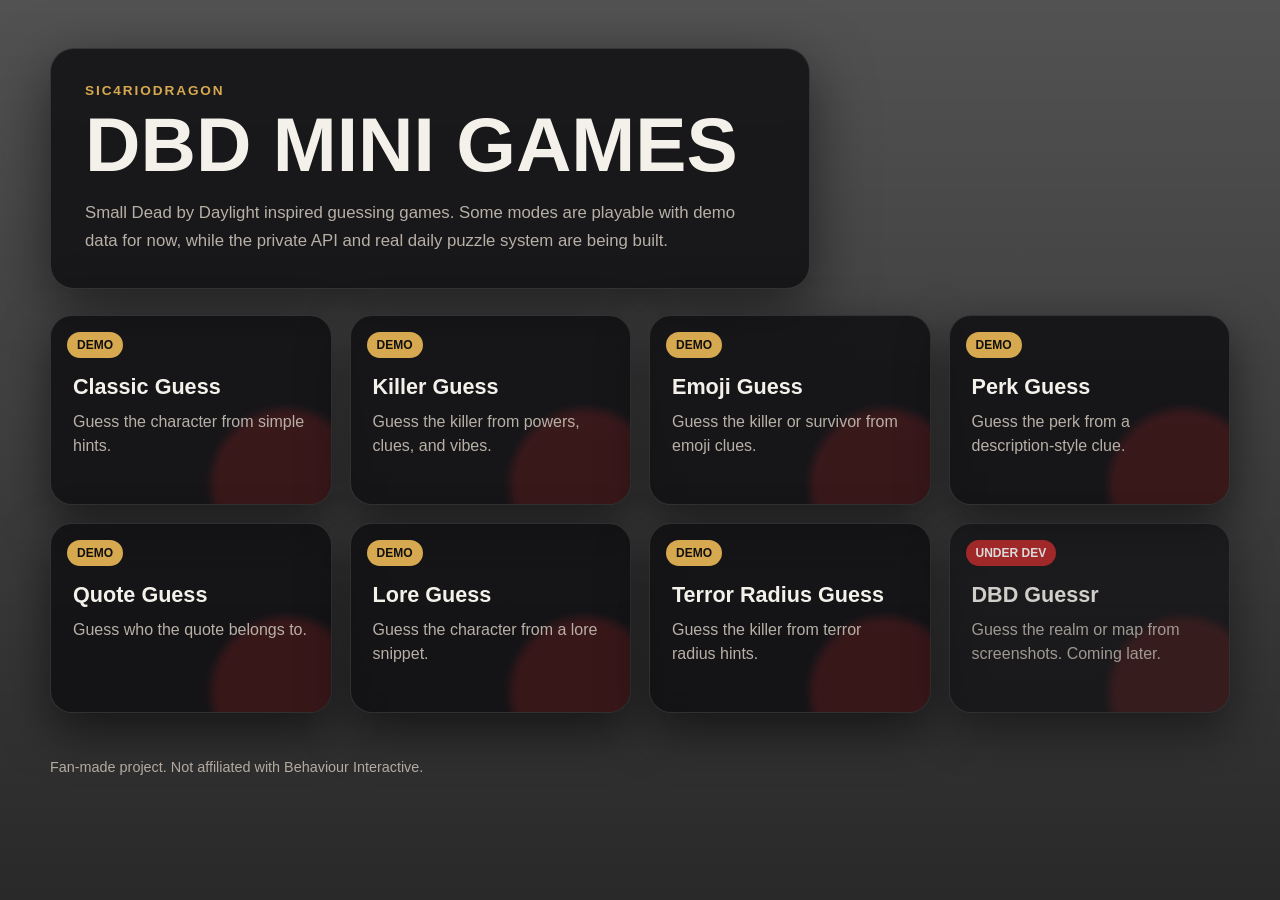
==== index.html @ 61a5f6bb "test upload" ====
<!doctype html>
<html lang="en">
<head>
  <meta charset="UTF-8" />
  <meta name="viewport" content="width=device-width, initial-scale=1.0" />
  <title>DBD Mini Games</title>
  <link rel="stylesheet" href="assets/css/style.css" />
</head>
<body>
  <main class="page-shell">
    <section class="hero">
      <p class="eyebrow">Sic4rioDragon</p>
      <h1>DBD Mini Games</h1>
      <p class="hero-text">
        Small Dead by Daylight inspired guessing games. Some modes are playable with demo data for now,
        while the private API and real daily puzzle system are being built.
      </p>
    </section>

    <section class="game-grid">
      <a class="game-card" href="games/classic/">
        <span class="tag playable">Demo</span>
        <h2>Classic Guess</h2>
        <p>Guess the character from simple hints.</p>
      </a>

      <a class="game-card" href="games/killer/">
        <span class="tag playable">Demo</span>
        <h2>Killer Guess</h2>
        <p>Guess the killer from powers, clues, and vibes.</p>
      </a>

      <a class="game-card" href="games/emoji/">
        <span class="tag playable">Demo</span>
        <h2>Emoji Guess</h2>
        <p>Guess the killer or survivor from emoji clues.</p>
      </a>

      <a class="game-card" href="games/perk/">
        <span class="tag playable">Demo</span>
        <h2>Perk Guess</h2>
        <p>Guess the perk from a description-style clue.</p>
      </a>

      <a class="game-card" href="games/quote/">
        <span class="tag playable">Demo</span>
        <h2>Quote Guess</h2>
        <p>Guess who the quote belongs to.</p>
      </a>

      <a class="game-card" href="games/lore/">
        <span class="tag playable">Demo</span>
        <h2>Lore Guess</h2>
        <p>Guess the character from a lore snippet.</p>
      </a>

      <a class="game-card" href="games/terror/">
        <span class="tag playable">Demo</span>
        <h2>Terror Radius Guess</h2>
        <p>Guess the killer from terror radius hints.</p>
      </a>

      <a class="game-card disabled-card" href="games/guessr/">
        <span class="tag dev">Under Dev</span>
        <h2>DBD Guessr</h2>
        <p>Guess the realm or map from screenshots. Coming later.</p>
      </a>
    </section>
  </main>

  <footer class="site-footer">
    <span>Fan-made project. Not affiliated with Behaviour Interactive.</span>
  </footer>
</body>
</html>
---- assets/css/style.css ----
:root {
  --bg: #070708;
  --panel: rgba(14, 14, 18, 0.82);
  --panel-strong: rgba(20, 20, 27, 0.94);
  --text: #f4f0ea;
  --muted: #b8b0a6;
  --red: #b92727;
  --red-bright: #ff3737;
  --gold: #d6a84f;
  --border: rgba(255, 255, 255, 0.12);
  --shadow: rgba(0, 0, 0, 0.55);
}

* {
  box-sizing: border-box;
}

html {
  min-height: 100%;
}

body {
  min-height: 100%;
  margin: 0;
  color: var(--text);
  font-family: Arial, Helvetica, sans-serif;
  background:
    linear-gradient(rgba(0, 0, 0, 0.68), rgba(0, 0, 0, 0.84)),
    url("https://sic4riodragon.uk/assets/general.png") center / cover fixed;
}

a {
  color: inherit;
}

.page-shell {
  width: min(1180px, calc(100% - 32px));
  margin: 0 auto;
  padding: 48px 0 28px;
}

.hero {
  max-width: 760px;
  padding: 34px;
  border: 1px solid var(--border);
  border-radius: 24px;
  background: var(--panel);
  box-shadow: 0 20px 60px var(--shadow);
  backdrop-filter: blur(10px);
}

.eyebrow {
  margin: 0 0 10px;
  color: var(--gold);
  font-size: 0.85rem;
  font-weight: 700;
  letter-spacing: 0.14em;
  text-transform: uppercase;
}

h1 {
  margin: 0;
  font-size: clamp(2.4rem, 6vw, 5rem);
  line-height: 0.95;
  text-transform: uppercase;
}

.hero-text {
  max-width: 660px;
  margin: 18px 0 0;
  color: var(--muted);
  font-size: 1.05rem;
  line-height: 1.65;
}

.game-grid {
  display: grid;
  grid-template-columns: repeat(auto-fit, minmax(230px, 1fr));
  gap: 18px;
  margin-top: 26px;
}

.game-card {
  position: relative;
  min-height: 190px;
  padding: 22px;
  overflow: hidden;
  text-decoration: none;
  border: 1px solid var(--border);
  border-radius: 22px;
  background: var(--panel);
  box-shadow: 0 18px 48px var(--shadow);
  transition: transform 160ms ease, border-color 160ms ease, background 160ms ease;
}

.game-card::before {
  content: "";
  position: absolute;
  inset: auto -30px -55px auto;
  width: 150px;
  height: 150px;
  border-radius: 999px;
  background: rgba(185, 39, 39, 0.22);
  filter: blur(4px);
}

.game-card:hover {
  transform: translateY(-4px);
  border-color: rgba(255, 55, 55, 0.5);
  background: var(--panel-strong);
}

.game-card h2 {
  position: relative;
  margin: 36px 0 10px;
  font-size: 1.35rem;
}

.game-card p {
  position: relative;
  margin: 0;
  color: var(--muted);
  line-height: 1.5;
}

.tag {
  position: absolute;
  top: 16px;
  left: 16px;
  padding: 6px 10px;
  border-radius: 999px;
  font-size: 0.75rem;
  font-weight: 700;
  text-transform: uppercase;
}

.playable {
  color: #101010;
  background: var(--gold);
}

.dev {
  color: white;
  background: var(--red);
}

.disabled-card {
  opacity: 0.82;
}

.site-footer {
  width: min(1180px, calc(100% - 32px));
  margin: 0 auto;
  padding: 18px 0 36px;
  color: var(--muted);
  font-size: 0.9rem;
}

.game-page {
  min-height: 100vh;
  display: grid;
  place-items: center;
  padding: 32px 16px;
}

.play-panel {
  width: min(760px, 100%);
  padding: 28px;
  border: 1px solid var(--border);
  border-radius: 24px;
  background: var(--panel-strong);
  box-shadow: 0 20px 70px var(--shadow);
  backdrop-filter: blur(10px);
}

.top-row {
  display: flex;
  align-items: center;
  justify-content: space-between;
  gap: 16px;
  margin-bottom: 18px;
}

.back-link {
  color: var(--muted);
  font-size: 0.95rem;
  text-decoration: none;
}

.back-link:hover {
  color: var(--text);
}

.mode-label {
  color: var(--gold);
  font-size: 0.78rem;
  font-weight: 800;
  letter-spacing: 0.12em;
  text-transform: uppercase;
}

.play-panel h1 {
  font-size: clamp(2rem, 5vw, 3.4rem);
}

.clue-box {
  margin: 24px 0;
  padding: 24px;
  border: 1px solid var(--border);
  border-radius: 18px;
  background: rgba(0, 0, 0, 0.26);
}

.clue-title {
  margin: 0 0 8px;
  color: var(--muted);
  font-size: 0.9rem;
  text-transform: uppercase;
  letter-spacing: 0.12em;
}

.clue-text {
  margin: 0;
  font-size: clamp(1.35rem, 4vw, 2.2rem);
  line-height: 1.35;
}

.helper-text {
  margin: 12px 0 0;
  color: var(--muted);
  line-height: 1.5;
}

.answer-row {
  display: flex;
  gap: 12px;
  margin-top: 18px;
}

.answer-input {
  flex: 1;
  min-width: 0;
  padding: 14px 15px;
  color: var(--text);
  border: 1px solid var(--border);
  border-radius: 14px;
  background: rgba(0, 0, 0, 0.42);
  font-size: 1rem;
  outline: none;
}

.answer-input:focus {
  border-color: rgba(255, 55, 55, 0.65);
}

button {
  cursor: pointer;
  padding: 14px 18px;
  color: white;
  border: 0;
  border-radius: 14px;
  background: linear-gradient(135deg, var(--red), #751818);
  font-size: 1rem;
  font-weight: 800;
}

button:hover {
  filter: brightness(1.12);
}

.secondary-btn {
  background: rgba(255, 255, 255, 0.12);
}

.result-box {
  display: none;
  margin-top: 18px;
  padding: 16px;
  border-radius: 14px;
  background: rgba(255, 255, 255, 0.08);
  line-height: 1.5;
}

.result-box.show {
  display: block;
}

.score-row {
  display: flex;
  gap: 10px;
  flex-wrap: wrap;
  margin-top: 18px;
  color: var(--muted);
}

.score-pill {
  padding: 8px 11px;
  border: 1px solid var(--border);
  border-radius: 999px;
  background: rgba(0, 0, 0, 0.22);
}

.under-dev {
  text-align: center;
}

.under-dev .clue-text {
  font-size: clamp(1.2rem, 4vw, 1.7rem);
}

@media (max-width: 640px) {
  .page-shell {
    width: min(100% - 22px, 1180px);
    padding-top: 24px;
  }

  .hero,
  .play-panel {
    padding: 22px;
  }

  .answer-row {
    flex-direction: column;
  }

  button {
    width: 100%;
  }
}
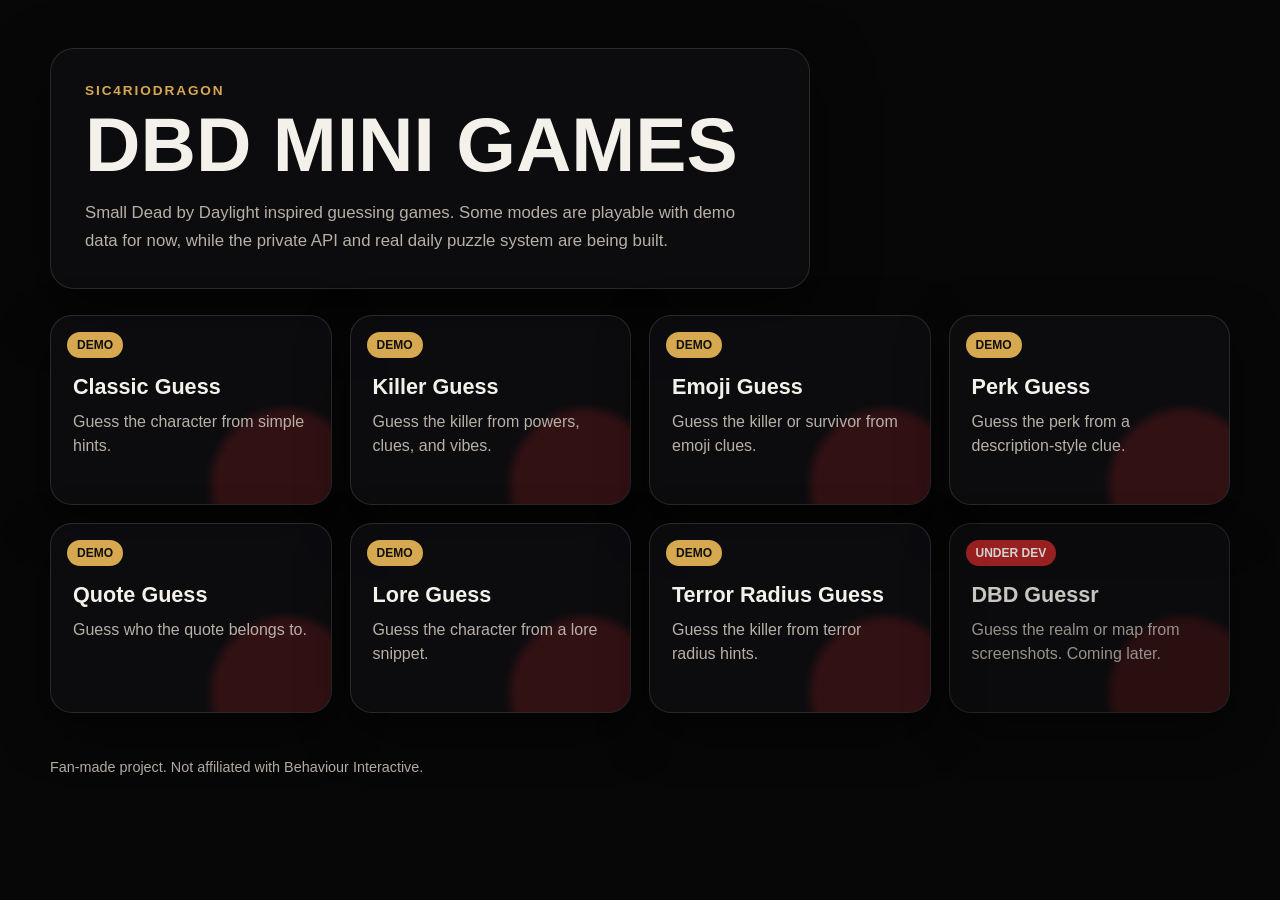
==== commit 9d17a9a5: "bunch of fixes etc" ====
--- a/index.html
+++ b/index.html
@@ -5,6 +5,8 @@
   <meta name="viewport" content="width=device-width, initial-scale=1.0" />
   <title>DBD Mini Games</title>
   <link rel="stylesheet" href="assets/css/style.css" />
+  <link rel="icon" type="image/png" href="https://sic4riodragon.uk/assets/SicarioDragon.png" />
+  <link rel="apple-touch-icon" href="https://sic4riodragon.uk/assets/SicarioDragon.png" />
 </head>
 <body>
   <main class="page-shell">
--- a/assets/css/style.css
+++ b/assets/css/style.css
@@ -15,18 +15,60 @@
   box-sizing: border-box;
 }
 
+* {
+  scrollbar-color: rgba(214, 168, 79, 0.6) rgba(0, 0, 0, 0.35);
+}
+
+::-webkit-scrollbar {
+  width: 12px;
+}
+
+::-webkit-scrollbar-track {
+  background: rgba(0, 0, 0, 0.45);
+}
+
+::-webkit-scrollbar-thumb {
+  background: rgba(214, 168, 79, 0.55);
+  border: 3px solid rgba(0, 0, 0, 0.45);
+  border-radius: 999px;
+}
+
+::-webkit-scrollbar-thumb:hover {
+  background: rgba(214, 168, 79, 0.8);
+}
+
 html {
   min-height: 100%;
+  background: #070708;
 }
 
 body {
-  min-height: 100%;
+  min-height: 100vh;
   margin: 0;
   color: var(--text);
   font-family: Arial, Helvetica, sans-serif;
+  background: #070708;
+}
+
+body::before {
+  content: "";
+  position: fixed;
+  inset: 0;
+  z-index: -2;
   background:
-    linear-gradient(rgba(0, 0, 0, 0.68), rgba(0, 0, 0, 0.84)),
-    url("https://sic4riodragon.uk/assets/general.png") center / cover fixed;
+    linear-gradient(rgba(0, 0, 0, 0.68), rgba(0, 0, 0, 0.86)),
+    url("https://sic4riodragon.uk/assets/general.png") center center / cover no-repeat;
+}
+
+body::after {
+  content: "";
+  position: fixed;
+  inset: 0;
+  z-index: -1;
+  pointer-events: none;
+  background:
+    radial-gradient(circle at top left, rgba(185, 39, 39, 0.18), transparent 34%),
+    radial-gradient(circle at bottom right, rgba(214, 168, 79, 0.10), transparent 30%);
 }
 
 a {
@@ -281,6 +323,16 @@
   line-height: 1.5;
 }
 
+.result-box[data-state="correct"] {
+  border: 1px solid rgba(98, 220, 127, 0.45);
+  background: rgba(98, 220, 127, 0.10);
+}
+
+.result-box[data-state="wrong"] {
+  border: 1px solid rgba(255, 55, 55, 0.45);
+  background: rgba(255, 55, 55, 0.10);
+}
+
 .result-box.show {
   display: block;
 }
@@ -326,4 +378,25 @@
   button {
     width: 100%;
   }
-}+}
+
+button:disabled {
+  cursor: not-allowed;
+  opacity: 0.55;
+  filter: grayscale(0.35);
+}
+
+.result-box[data-state="correct"] {
+  border: 1px solid rgba(98, 220, 127, 0.45);
+  background: rgba(98, 220, 127, 0.10);
+}
+
+.result-box[data-state="wrong"] {
+  border: 1px solid rgba(255, 55, 55, 0.45);
+  background: rgba(255, 55, 55, 0.10);
+}
+
+.result-box[data-state="warning"] {
+  border: 1px solid rgba(214, 168, 79, 0.55);
+  background: rgba(214, 168, 79, 0.10);
+}
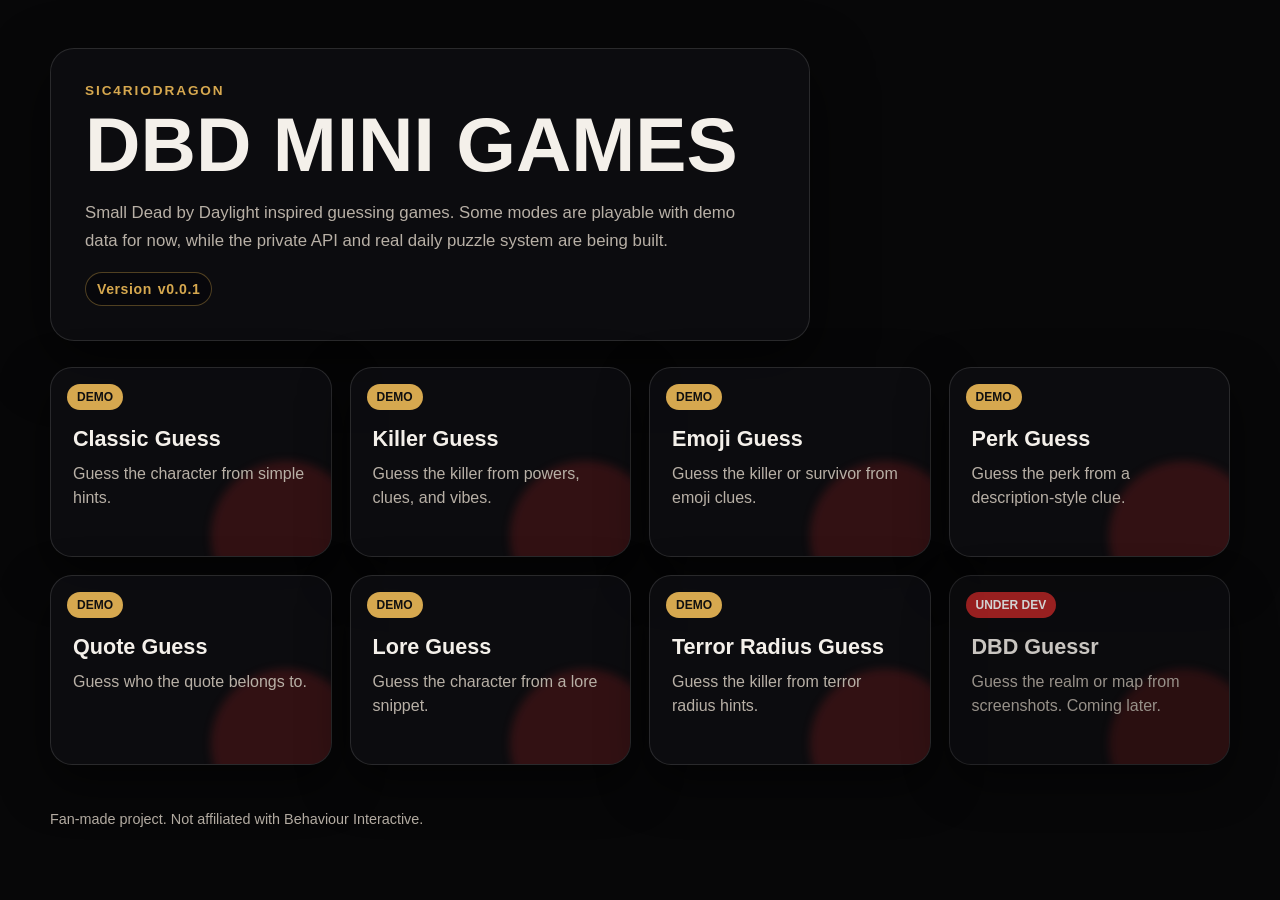
==== commit 00f753f7: "final fix for v0.0.1" ====
--- a/index.html
+++ b/index.html
@@ -16,6 +16,9 @@
       <p class="hero-text">
         Small Dead by Daylight inspired guessing games. Some modes are playable with demo data for now,
         while the private API and real daily puzzle system are being built.
+      </p>
+      <p class="version-line">
+        Version <span id="siteVersion">loading...</span>
       </p>
     </section>
 
@@ -70,8 +73,10 @@
     </section>
   </main>
 
-  <footer class="site-footer">
+    <footer class="site-footer">
     <span>Fan-made project. Not affiliated with Behaviour Interactive.</span>
   </footer>
+
+  <script src="assets/js/app.js"></script>
 </body>
 </html>
--- a/assets/css/style.css
+++ b/assets/css/style.css
@@ -400,3 +400,258 @@
   border: 1px solid rgba(214, 168, 79, 0.55);
   background: rgba(214, 168, 79, 0.10);
 }
+.compact-panel {
+  width: min(760px, 100%);
+  padding: 26px;
+}
+
+.compact-clue {
+  margin: 18px 0;
+  padding: 20px;
+}
+
+.compact-clue .clue-text {
+  font-size: clamp(1.3rem, 3.4vw, 2rem);
+}
+
+.compact-score {
+  gap: 8px;
+  margin-top: 14px;
+}
+
+.compact-score .score-pill {
+  padding: 6px 9px;
+  font-size: 0.9rem;
+  border-radius: 12px;
+}
+
+.action-row {
+  display: flex;
+  gap: 10px;
+  margin-top: 12px;
+}
+
+.action-row button {
+  padding: 10px 14px;
+  border-radius: 12px;
+}
+
+.character-reveal {
+  display: flex;
+  align-items: center;
+  gap: 14px;
+  margin-top: 16px;
+  padding: 12px;
+  border: 1px solid rgba(214, 168, 79, 0.35);
+  border-radius: 16px;
+  background: rgba(214, 168, 79, 0.08);
+}
+
+.character-reveal[hidden] {
+  display: none;
+}
+
+.character-reveal img {
+  width: 86px;
+  height: 86px;
+  object-fit: contain;
+  border-radius: 12px;
+  background: rgba(0, 0, 0, 0.35);
+}
+
+.reveal-label {
+  margin: 0 0 4px;
+  color: var(--muted);
+  font-size: 0.78rem;
+  font-weight: 800;
+  letter-spacing: 0.12em;
+  text-transform: uppercase;
+}
+
+.reveal-name {
+  margin: 0;
+  font-size: 1.35rem;
+  font-weight: 900;
+}
+
+.result-box[data-state="warning"] {
+  border: 1px solid rgba(214, 168, 79, 0.55);
+  background: rgba(214, 168, 79, 0.10);
+}
+
+@media (max-width: 640px) {
+  .action-row {
+    flex-direction: column;
+  }
+
+  .compact-score .score-pill {
+    font-size: 0.82rem;
+  }
+
+  .character-reveal {
+    align-items: flex-start;
+  }
+
+  .character-reveal img {
+    width: 72px;
+    height: 72px;
+  }
+}
+/* final game-page polish */
+
+.game-page {
+  min-height: 100vh;
+  display: grid;
+  place-items: center;
+  padding: 28px 16px;
+}
+
+.compact-panel {
+  width: min(760px, 100%);
+  padding: 26px;
+}
+
+.compact-clue {
+  margin: 18px 0;
+  padding: 20px;
+}
+
+.compact-clue .clue-text {
+  font-size: clamp(1.25rem, 3.2vw, 2rem);
+}
+
+.helper-text:empty {
+  display: none;
+}
+
+.answer-row {
+  align-items: stretch;
+}
+
+.answer-input {
+  min-height: 52px;
+}
+
+.score-row.compact-score {
+  gap: 8px;
+  margin-top: 14px;
+}
+
+.compact-score .score-pill {
+  padding: 6px 9px;
+  font-size: 0.88rem;
+  border-radius: 12px;
+  line-height: 1.15;
+}
+
+.action-row {
+  display: flex;
+  gap: 10px;
+  margin-top: 12px;
+}
+
+.action-row button {
+  width: auto;
+  min-height: 40px;
+  padding: 10px 14px;
+  border-radius: 12px;
+}
+
+button:disabled {
+  cursor: not-allowed;
+  opacity: 0.5;
+  filter: grayscale(0.35);
+}
+
+.result-box[data-state="correct"] {
+  border: 1px solid rgba(98, 220, 127, 0.45);
+  background: rgba(98, 220, 127, 0.10);
+}
+
+.result-box[data-state="wrong"] {
+  border: 1px solid rgba(255, 55, 55, 0.45);
+  background: rgba(255, 55, 55, 0.10);
+}
+
+.result-box[data-state="warning"] {
+  border: 1px solid rgba(214, 168, 79, 0.55);
+  background: rgba(214, 168, 79, 0.10);
+}
+
+.character-reveal {
+  display: flex;
+  align-items: center;
+  gap: 14px;
+  margin-top: 16px;
+  padding: 12px;
+  border: 1px solid rgba(214, 168, 79, 0.35);
+  border-radius: 16px;
+  background: rgba(214, 168, 79, 0.08);
+}
+
+.character-reveal[hidden] {
+  display: none;
+}
+
+.character-reveal img {
+  width: 86px;
+  height: 86px;
+  object-fit: contain;
+  border-radius: 12px;
+  background: rgba(0, 0, 0, 0.35);
+}
+
+.reveal-label {
+  margin: 0 0 4px;
+  color: var(--muted);
+  font-size: 0.78rem;
+  font-weight: 800;
+  letter-spacing: 0.12em;
+  text-transform: uppercase;
+}
+
+.reveal-name {
+  margin: 0;
+  font-size: 1.35rem;
+  font-weight: 900;
+}
+
+@media (max-width: 640px) {
+  .compact-panel {
+    padding: 22px;
+  }
+
+  .action-row {
+    flex-direction: column;
+  }
+
+  .action-row button {
+    width: 100%;
+  }
+
+  .compact-score .score-pill {
+    font-size: 0.82rem;
+  }
+
+  .character-reveal {
+    align-items: flex-start;
+  }
+
+  .character-reveal img {
+    width: 72px;
+    height: 72px;
+  }
+}
+.version-line {
+  display: inline-flex;
+  gap: 6px;
+  margin: 18px 0 0;
+  padding: 8px 11px;
+  color: var(--gold);
+  border: 1px solid rgba(214, 168, 79, 0.35);
+  border-radius: 999px;
+  background: rgba(0, 0, 0, 0.28);
+  font-size: 0.88rem;
+  font-weight: 800;
+  letter-spacing: 0.04em;
+}
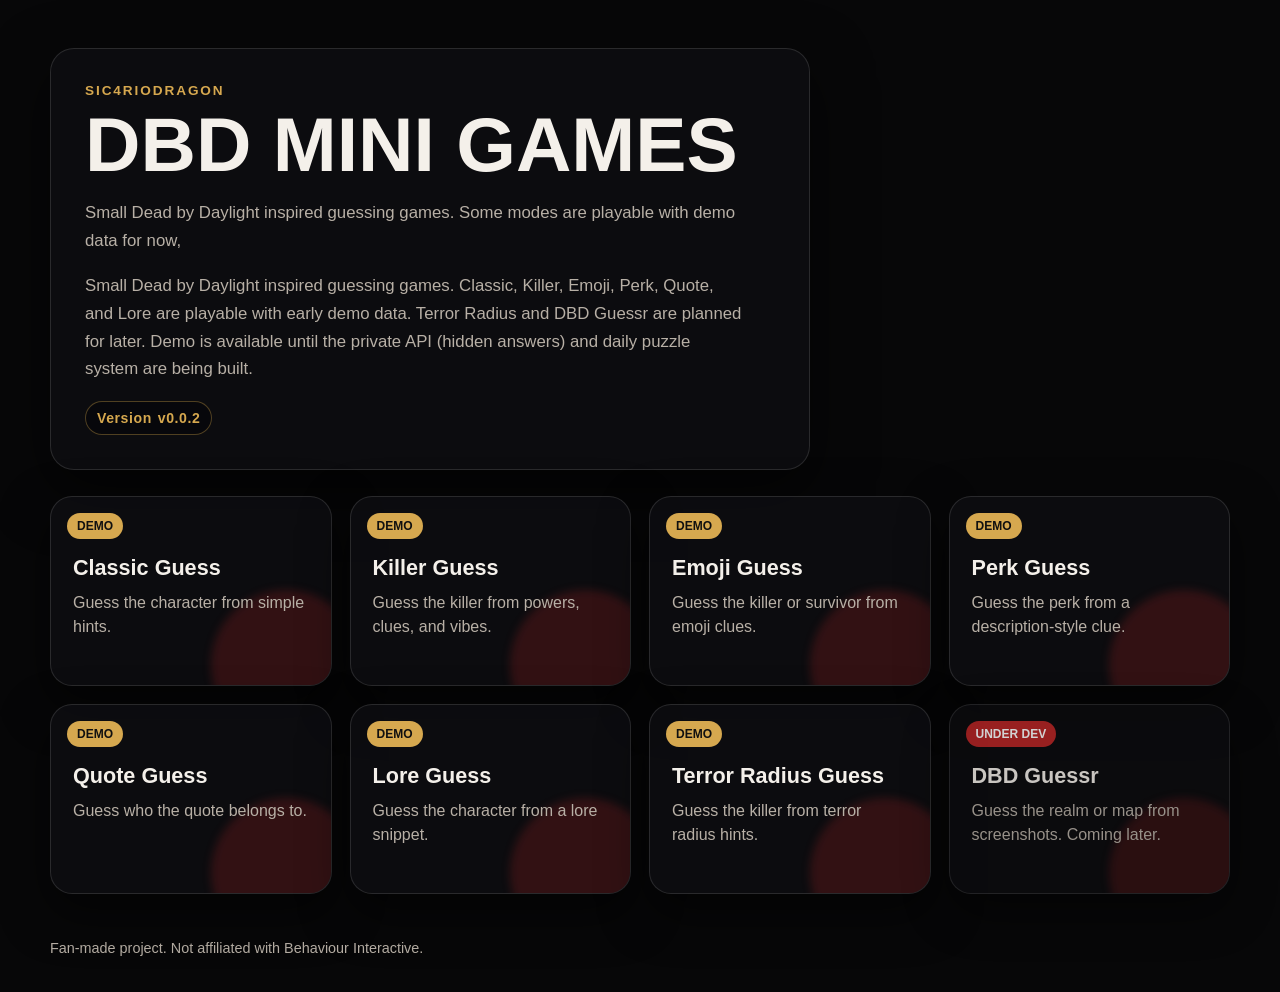
==== commit 030a2a78: "v0.0.2" ====
--- a/index.html
+++ b/index.html
@@ -15,7 +15,12 @@
       <h1>DBD Mini Games</h1>
       <p class="hero-text">
         Small Dead by Daylight inspired guessing games. Some modes are playable with demo data for now,
-        while the private API and real daily puzzle system are being built.
+        
+      </p>
+      <p class="hero-text">
+        Small Dead by Daylight inspired guessing games. Classic, Killer, Emoji, Perk, Quote, and Lore are playable with early demo data.
+        Terror Radius and DBD Guessr are planned for later.
+        Demo is available until the private API (hidden answers) and daily puzzle system are being built.
       </p>
       <p class="version-line">
         Version <span id="siteVersion">loading...</span>
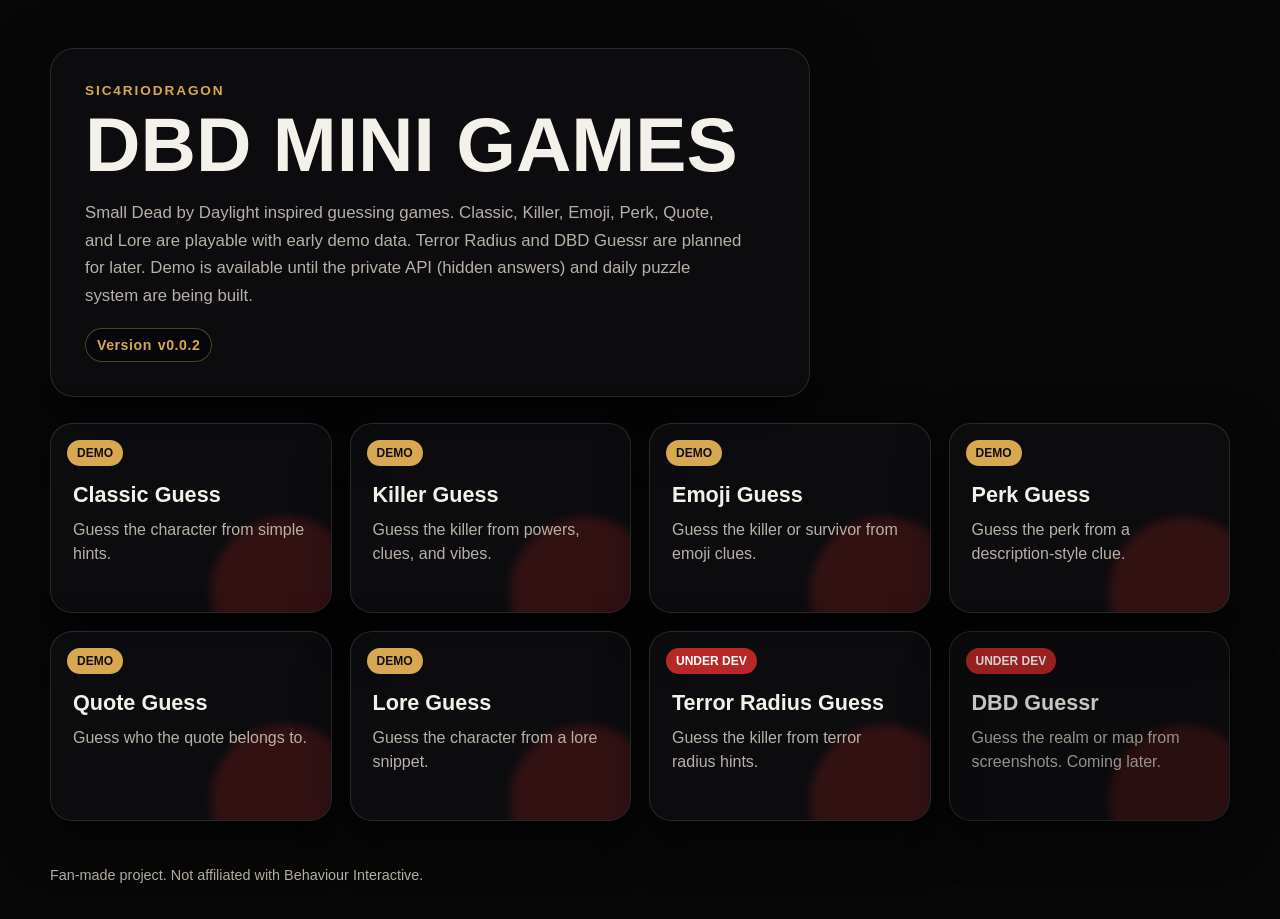
==== commit fdbee1c6: "removing terror radius" ====
--- a/index.html
+++ b/index.html
@@ -13,10 +13,6 @@
     <section class="hero">
       <p class="eyebrow">Sic4rioDragon</p>
       <h1>DBD Mini Games</h1>
-      <p class="hero-text">
-        Small Dead by Daylight inspired guessing games. Some modes are playable with demo data for now,
-        
-      </p>
       <p class="hero-text">
         Small Dead by Daylight inspired guessing games. Classic, Killer, Emoji, Perk, Quote, and Lore are playable with early demo data.
         Terror Radius and DBD Guessr are planned for later.
@@ -65,7 +61,7 @@
       </a>
 
       <a class="game-card" href="games/terror/">
-        <span class="tag playable">Demo</span>
+        <span class="tag dev">Under Dev</span>
         <h2>Terror Radius Guess</h2>
         <p>Guess the killer from terror radius hints.</p>
       </a>
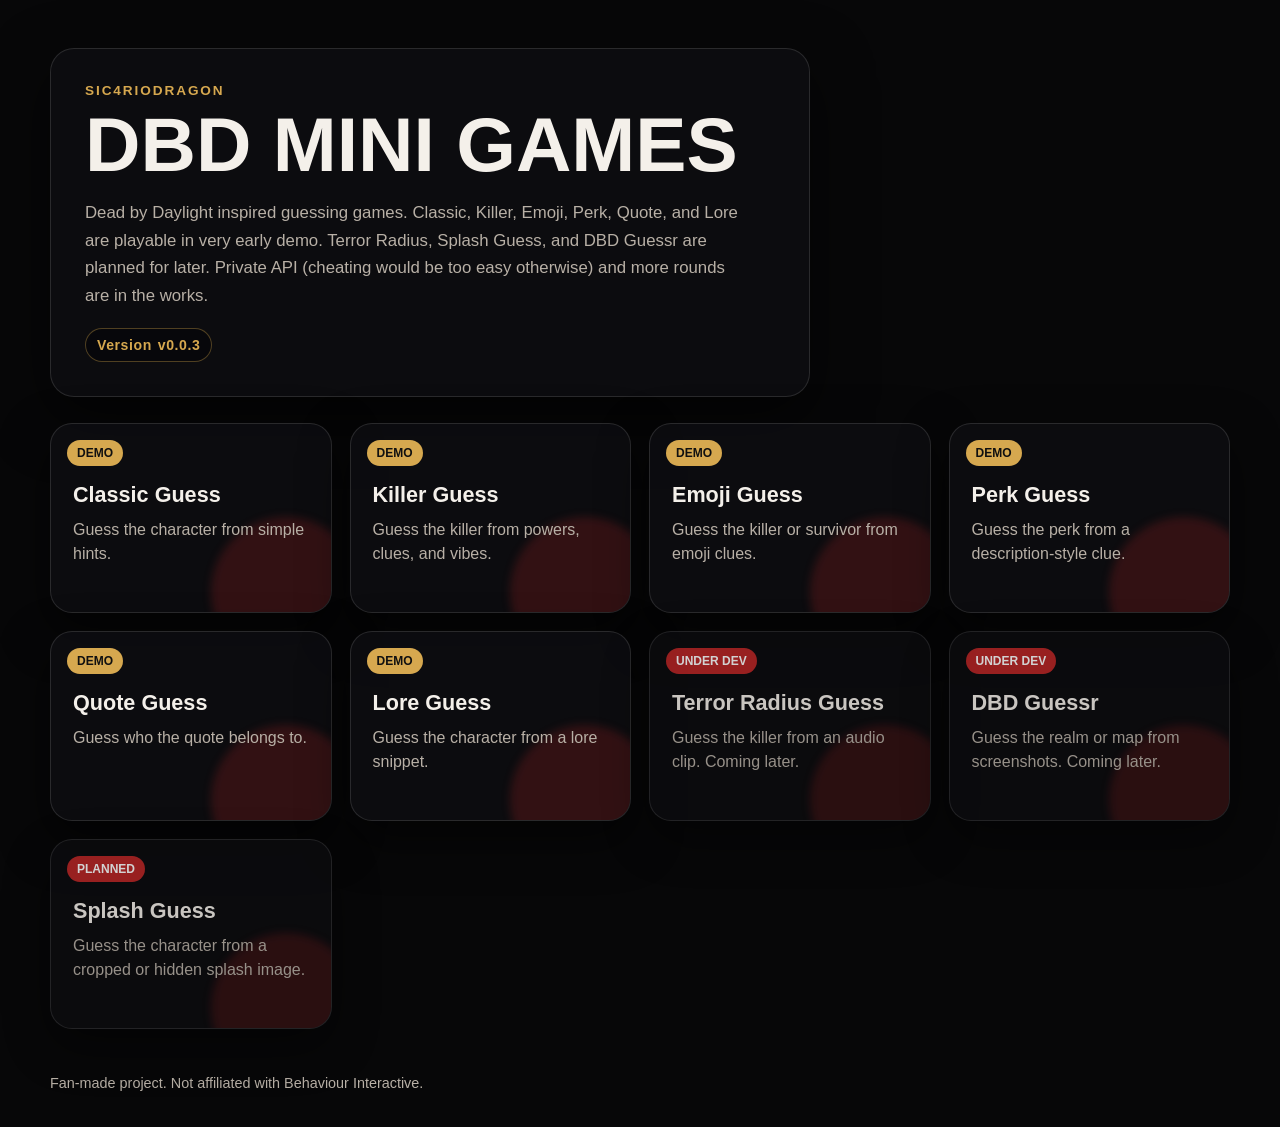
==== commit dc70b429: "v0.0.3" ====
--- a/index.html
+++ b/index.html
@@ -14,9 +14,9 @@
       <p class="eyebrow">Sic4rioDragon</p>
       <h1>DBD Mini Games</h1>
       <p class="hero-text">
-        Small Dead by Daylight inspired guessing games. Classic, Killer, Emoji, Perk, Quote, and Lore are playable with early demo data.
-        Terror Radius and DBD Guessr are planned for later.
-        Demo is available until the private API (hidden answers) and daily puzzle system are being built.
+        Dead by Daylight inspired guessing games. Classic, Killer, Emoji, Perk, Quote, and Lore are playable in very early demo.
+        Terror Radius, Splash Guess, and DBD Guessr are planned for later.
+        Private API (cheating would be too easy otherwise) and more rounds are in the works.
       </p>
       <p class="version-line">
         Version <span id="siteVersion">loading...</span>
@@ -60,16 +60,22 @@
         <p>Guess the character from a lore snippet.</p>
       </a>
 
-      <a class="game-card" href="games/terror/">
+      <a class="game-card disabled-card" href="games/terror/">
         <span class="tag dev">Under Dev</span>
         <h2>Terror Radius Guess</h2>
-        <p>Guess the killer from terror radius hints.</p>
+        <p>Guess the killer from an audio clip. Coming later.</p>
       </a>
 
       <a class="game-card disabled-card" href="games/guessr/">
         <span class="tag dev">Under Dev</span>
         <h2>DBD Guessr</h2>
         <p>Guess the realm or map from screenshots. Coming later.</p>
+      </a>
+
+      <a class="game-card disabled-card" href="#">
+        <span class="tag dev">Planned</span>
+        <h2>Splash Guess</h2>
+        <p>Guess the character from a cropped or hidden splash image.</p>
       </a>
     </section>
   </main>
--- a/assets/css/style.css
+++ b/assets/css/style.css
@@ -655,3 +655,31 @@
   font-weight: 800;
   letter-spacing: 0.04em;
 }
+.result-box {
+  align-items: center;
+  gap: 12px;
+}
+
+.result-box.show {
+  display: flex;
+}
+
+.result-portrait {
+  width: 58px;
+  height: 58px;
+  flex: 0 0 auto;
+  object-fit: contain;
+  border-radius: 10px;
+  background: rgba(0, 0, 0, 0.35);
+}
+
+@media (max-width: 640px) {
+  .result-box.show {
+    align-items: flex-start;
+  }
+
+  .result-portrait {
+    width: 48px;
+    height: 48px;
+  }
+}
